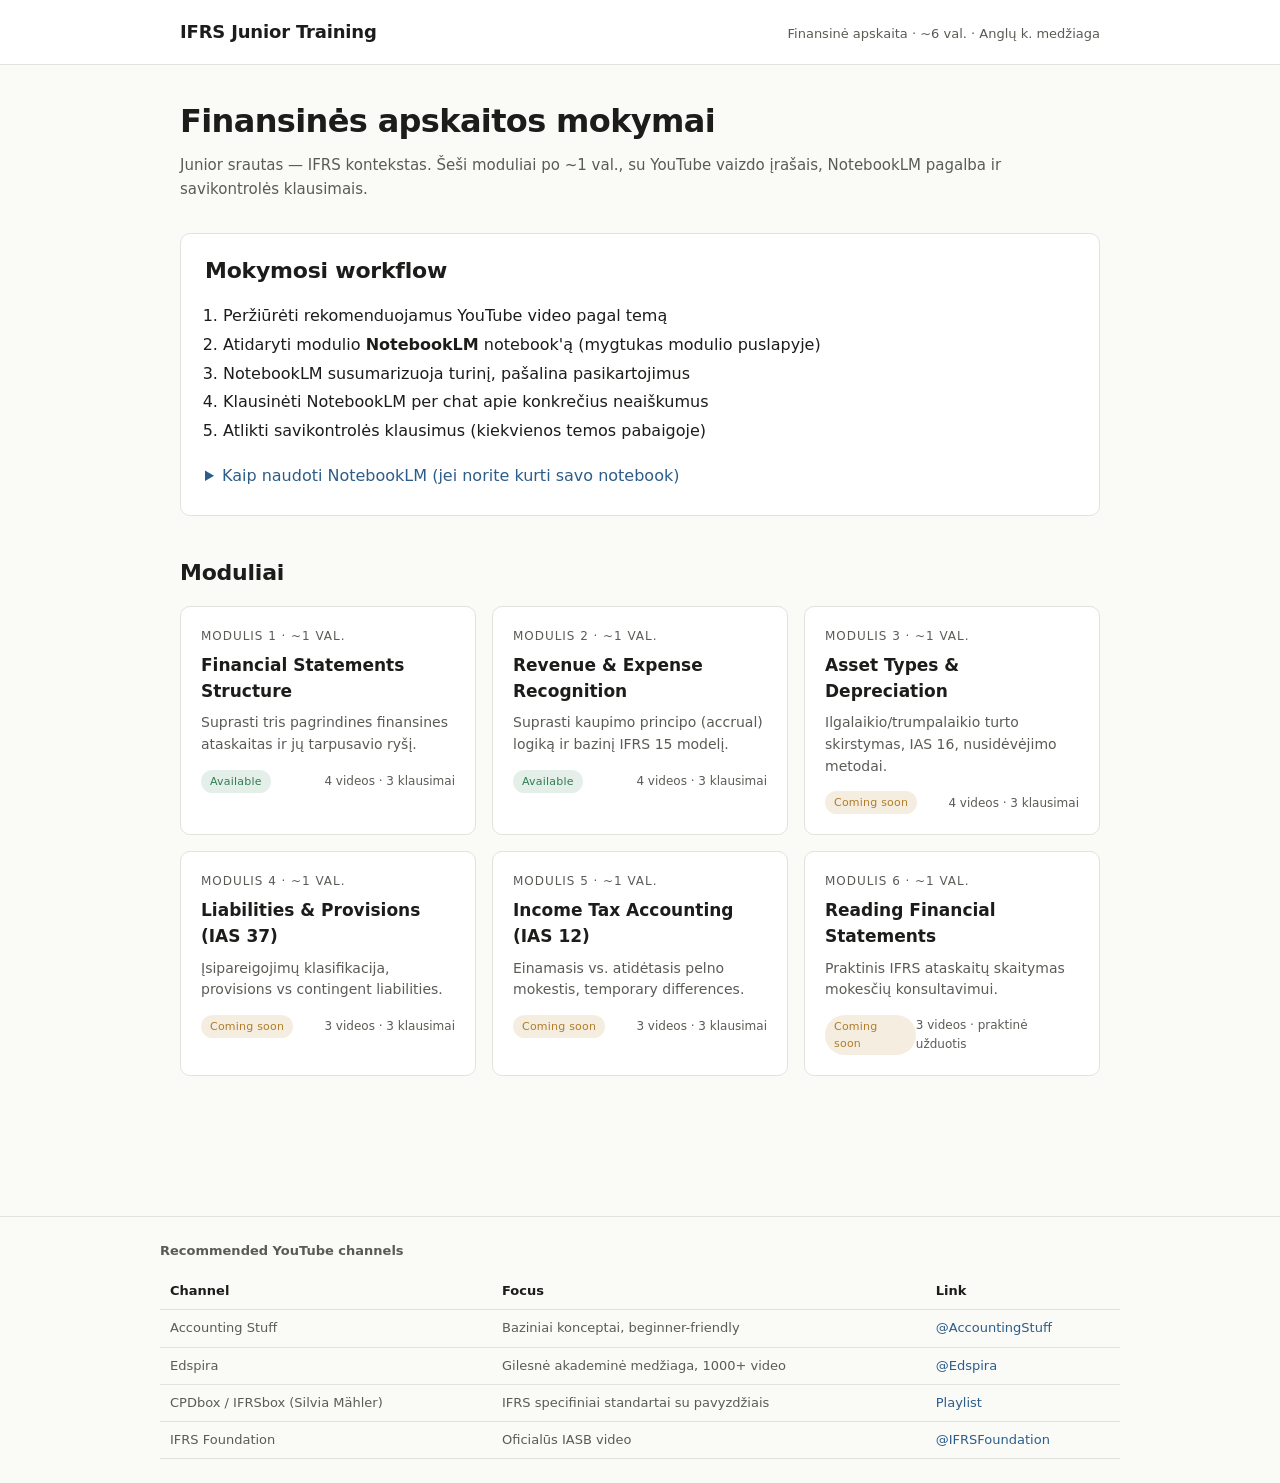
==== index.html @ 57e6f3e8 "Initial commit: IFRS junior training learning environment Static HTML site built from junior_account" ====
<!doctype html>
<html lang="lt">
<head>
  <meta charset="utf-8" />
  <meta name="viewport" content="width=device-width, initial-scale=1" />
  <title>IFRS Junior Training</title>
  <link rel="stylesheet" href="assets/styles.css" />
</head>
<body>
  <header class="site">
    <div class="inner">
      <h1>IFRS Junior Training</h1>
      <span class="meta">Finansinė apskaita · ~6 val. · Anglų k. medžiaga</span>
    </div>
  </header>

  <main class="container">
    <h1 class="page-title">Finansinės apskaitos mokymai</h1>
    <p class="page-lead">
      Junior srautas — IFRS kontekstas. Šeši moduliai po ~1 val., su YouTube vaizdo įrašais,
      NotebookLM pagalba ir savikontrolės klausimais.
    </p>

    <section class="workflow">
      <h2 style="margin-top:0">Mokymosi workflow</h2>
      <ol>
        <li>Peržiūrėti rekomenduojamus YouTube video pagal temą</li>
        <li>Atidaryti modulio <strong>NotebookLM</strong> notebook'ą (mygtukas modulio puslapyje)</li>
        <li>NotebookLM susumarizuoja turinį, pašalina pasikartojimus</li>
        <li>Klausinėti NotebookLM per chat apie konkrečius neaiškumus</li>
        <li>Atlikti savikontrolės klausimus (kiekvienos temos pabaigoje)</li>
      </ol>

      <details>
        <summary>Kaip naudoti NotebookLM (jei norite kurti savo notebook)</summary>
        <ul>
          <li>Eiti į <a href="https://notebooklm.google.com" target="_blank" rel="noopener">notebooklm.google.com</a></li>
          <li>Sukurti naują notebook kiekvienai temai</li>
          <li>Paspausti „Add source" → pasirinkti „YouTube" → įklijuoti nuorodą</li>
          <li>Sudėjus visus temos video, NotebookLM automatiškai susumarizuoja</li>
          <li>Naudoti chat funkciją klausimams, pvz. <em>„What are the key differences between current and non-current assets?"</em></li>
          <li>Galima sugeneruoti „Audio Overview" — podcast formato santrauką klausymui</li>
        </ul>
      </details>
    </section>

    <h2>Moduliai</h2>
    <div class="module-grid">

      <a class="module-card" href="modules/module-1.html" data-module-card="m1">
        <div class="num">Modulis 1 · ~1 val.</div>
        <div class="title">Financial Statements Structure</div>
        <p class="goal">Suprasti tris pagrindines finansines ataskaitas ir jų tarpusavio ryšį.</p>
        <div class="row">
          <span class="badge available">Available</span>
          <span>4 videos · 3 klausimai</span>
        </div>
      </a>

      <a class="module-card" href="modules/module-2.html" data-module-card="m2">
        <div class="num">Modulis 2 · ~1 val.</div>
        <div class="title">Revenue & Expense Recognition</div>
        <p class="goal">Suprasti kaupimo principo (accrual) logiką ir bazinį IFRS 15 modelį.</p>
        <div class="row">
          <span class="badge available">Available</span>
          <span>4 videos · 3 klausimai</span>
        </div>
      </a>

      <a class="module-card" href="modules/module-3.html" data-module-card="m3">
        <div class="num">Modulis 3 · ~1 val.</div>
        <div class="title">Asset Types & Depreciation</div>
        <p class="goal">Ilgalaikio/trumpalaikio turto skirstymas, IAS 16, nusidėvėjimo metodai.</p>
        <div class="row">
          <span class="badge soon">Coming soon</span>
          <span>4 videos · 3 klausimai</span>
        </div>
      </a>

      <a class="module-card" href="modules/module-4.html" data-module-card="m4">
        <div class="num">Modulis 4 · ~1 val.</div>
        <div class="title">Liabilities & Provisions (IAS 37)</div>
        <p class="goal">Įsipareigojimų klasifikacija, provisions vs contingent liabilities.</p>
        <div class="row">
          <span class="badge soon">Coming soon</span>
          <span>3 videos · 3 klausimai</span>
        </div>
      </a>

      <a class="module-card" href="modules/module-5.html" data-module-card="m5">
        <div class="num">Modulis 5 · ~1 val.</div>
        <div class="title">Income Tax Accounting (IAS 12)</div>
        <p class="goal">Einamasis vs. atidėtasis pelno mokestis, temporary differences.</p>
        <div class="row">
          <span class="badge soon">Coming soon</span>
          <span>3 videos · 3 klausimai</span>
        </div>
      </a>

      <a class="module-card" href="modules/module-6.html" data-module-card="m6">
        <div class="num">Modulis 6 · ~1 val.</div>
        <div class="title">Reading Financial Statements</div>
        <p class="goal">Praktinis IFRS ataskaitų skaitymas mokesčių konsultavimui.</p>
        <div class="row">
          <span class="badge soon">Coming soon</span>
          <span>3 videos · praktinė užduotis</span>
        </div>
      </a>

    </div>
  </main>

  <footer class="site">
    <div class="inner">
      <strong>Recommended YouTube channels</strong>
      <table>
        <thead>
          <tr><th>Channel</th><th>Focus</th><th>Link</th></tr>
        </thead>
        <tbody>
          <tr><td>Accounting Stuff</td><td>Baziniai konceptai, beginner-friendly</td><td><a href="https://youtube.com/@AccountingStuff" target="_blank" rel="noopener">@AccountingStuff</a></td></tr>
          <tr><td>Edspira</td><td>Gilesnė akademinė medžiaga, 1000+ video</td><td><a href="https://youtube.com/@Edspira" target="_blank" rel="noopener">@Edspira</a></td></tr>
          <tr><td>CPDbox / IFRSbox (Silvia Mähler)</td><td>IFRS specifiniai standartai su pavyzdžiais</td><td><a href="https://www.youtube.com/playlist?list=PLf-MINbacZi1UKk9rm6ODm5qwV97WR4ic" target="_blank" rel="noopener">Playlist</a></td></tr>
          <tr><td>IFRS Foundation</td><td>Oficialūs IASB video</td><td><a href="https://youtube.com/user/IFRSFoundation" target="_blank" rel="noopener">@IFRSFoundation</a></td></tr>
        </tbody>
      </table>
    </div>
  </footer>

  <script src="assets/app.js"></script>
</body>
</html>
---- assets/styles.css ----
:root {
  --bg: #fafaf7;
  --surface: #ffffff;
  --surface-2: #f3f3ee;
  --border: #e3e2dc;
  --text: #1c1c1a;
  --text-muted: #5b5b56;
  --accent: #2c5d8a;
  --accent-hover: #1f456a;
  --success: #2f7d4f;
  --warning: #b07d27;
  --radius: 10px;
  --shadow: 0 1px 2px rgba(0,0,0,.04), 0 4px 12px rgba(0,0,0,.04);
  --max: 960px;
}

@media (prefers-color-scheme: dark) {
  :root {
    --bg: #131312;
    --surface: #1c1c1b;
    --surface-2: #232322;
    --border: #34332f;
    --text: #ececea;
    --text-muted: #9b9a93;
    --accent: #6fa8d6;
    --accent-hover: #94c1e6;
    --success: #5db380;
    --warning: #d6a85a;
    --shadow: 0 1px 2px rgba(0,0,0,.3), 0 6px 18px rgba(0,0,0,.25);
  }
}

* { box-sizing: border-box; }
html, body { margin: 0; padding: 0; }
body {
  font-family: -apple-system, BlinkMacSystemFont, "Segoe UI", "Inter", system-ui, sans-serif;
  background: var(--bg);
  color: var(--text);
  line-height: 1.55;
  -webkit-font-smoothing: antialiased;
}

.container {
  max-width: var(--max);
  margin: 0 auto;
  padding: 32px 20px 80px;
}

a { color: var(--accent); text-decoration: none; }
a:hover { color: var(--accent-hover); text-decoration: underline; }

header.site {
  border-bottom: 1px solid var(--border);
  background: var(--surface);
}
header.site .inner {
  max-width: var(--max);
  margin: 0 auto;
  padding: 18px 20px;
  display: flex;
  align-items: baseline;
  justify-content: space-between;
  gap: 16px;
  flex-wrap: wrap;
}
header.site h1 {
  margin: 0;
  font-size: 18px;
  font-weight: 600;
  letter-spacing: -0.01em;
}
header.site .meta {
  color: var(--text-muted);
  font-size: 13px;
}

h1.page-title {
  font-size: 32px;
  margin: 0 0 8px;
  letter-spacing: -0.02em;
}
.page-lead {
  color: var(--text-muted);
  font-size: 15px;
  margin: 0 0 32px;
}

h2 { font-size: 22px; margin: 40px 0 16px; letter-spacing: -0.01em; }
h3 { font-size: 16px; margin: 24px 0 8px; }

.breadcrumb {
  display: inline-flex;
  align-items: center;
  gap: 6px;
  font-size: 13px;
  color: var(--text-muted);
  margin-bottom: 12px;
}
.breadcrumb a { color: var(--text-muted); }
.breadcrumb a:hover { color: var(--accent); }

/* Workflow box on landing */
.workflow {
  background: var(--surface);
  border: 1px solid var(--border);
  border-radius: var(--radius);
  padding: 20px 24px;
  margin: 24px 0 40px;
}
.workflow ol { margin: 8px 0 0 18px; padding: 0; }
.workflow li { margin: 4px 0; }
.workflow details { margin-top: 14px; }
.workflow summary {
  cursor: pointer;
  font-weight: 500;
  color: var(--accent);
  padding: 6px 0;
}

/* Module grid (landing) */
.module-grid {
  display: grid;
  grid-template-columns: repeat(auto-fill, minmax(260px, 1fr));
  gap: 16px;
}
.module-card {
  display: block;
  background: var(--surface);
  border: 1px solid var(--border);
  border-radius: var(--radius);
  padding: 20px;
  color: var(--text);
  text-decoration: none;
  transition: transform .15s ease, box-shadow .15s ease, border-color .15s ease;
  position: relative;
}
.module-card:hover {
  transform: translateY(-2px);
  box-shadow: var(--shadow);
  border-color: var(--accent);
  text-decoration: none;
}
.module-card.disabled {
  opacity: 0.65;
  cursor: not-allowed;
}
.module-card.disabled:hover {
  transform: none;
  border-color: var(--border);
  box-shadow: none;
}
.module-card .num {
  font-size: 12px;
  color: var(--text-muted);
  letter-spacing: 0.08em;
  text-transform: uppercase;
}
.module-card .title {
  font-size: 17px;
  font-weight: 600;
  margin: 6px 0 8px;
}
.module-card .goal {
  font-size: 14px;
  color: var(--text-muted);
  margin: 0 0 14px;
}
.module-card .row {
  display: flex;
  align-items: center;
  justify-content: space-between;
  font-size: 12px;
  color: var(--text-muted);
}

.badge {
  display: inline-block;
  padding: 3px 9px;
  border-radius: 999px;
  font-size: 11px;
  font-weight: 500;
  letter-spacing: 0.02em;
}
.badge.available { background: rgba(47,125,79,.12); color: var(--success); }
.badge.soon { background: rgba(176,125,39,.14); color: var(--warning); }
.badge.complete { background: var(--accent); color: white; }

/* Buttons */
.btn {
  display: inline-flex;
  align-items: center;
  gap: 8px;
  padding: 10px 16px;
  border-radius: 8px;
  font-size: 14px;
  font-weight: 500;
  border: 1px solid var(--border);
  background: var(--surface);
  color: var(--text);
  cursor: pointer;
  text-decoration: none;
  transition: all .15s ease;
}
.btn:hover { border-color: var(--accent); color: var(--accent); text-decoration: none; }
.btn.primary {
  background: var(--accent);
  color: white;
  border-color: var(--accent);
}
.btn.primary:hover { background: var(--accent-hover); border-color: var(--accent-hover); color: white; }
.btn.disabled, .btn[disabled] { opacity: 0.5; cursor: not-allowed; pointer-events: none; }
.btn:focus-visible { outline: 2px solid var(--accent); outline-offset: 2px; }

.actions {
  display: flex;
  gap: 10px;
  flex-wrap: wrap;
  margin: 18px 0 24px;
}

/* Video grid */
.video-grid {
  display: grid;
  grid-template-columns: 1fr;
  gap: 18px;
  margin: 16px 0 32px;
}
@media (min-width: 720px) {
  .video-grid { grid-template-columns: repeat(2, 1fr); }
}
.video-card {
  background: var(--surface);
  border: 1px solid var(--border);
  border-radius: var(--radius);
  overflow: hidden;
  display: flex;
  flex-direction: column;
}
.video-card .frame {
  position: relative;
  aspect-ratio: 16/9;
  background: #000;
}
.video-card .frame iframe {
  position: absolute;
  inset: 0;
  width: 100%;
  height: 100%;
  border: 0;
}
.video-card .meta {
  padding: 12px 14px;
  font-size: 13px;
}
.video-card .meta .title {
  font-weight: 500;
  color: var(--text);
  margin: 0 0 4px;
  line-height: 1.4;
}
.video-card .meta .sub {
  color: var(--text-muted);
  font-size: 12px;
}

/* Concepts list */
.concepts {
  background: var(--surface);
  border: 1px solid var(--border);
  border-radius: var(--radius);
  padding: 18px 22px;
  margin: 8px 0 24px;
}
.concepts ul, .concepts ol { margin: 6px 0; padding-left: 20px; }
.concepts li { margin: 6px 0; }
.concepts strong { color: var(--text); }

/* Self-check */
.qa { display: flex; flex-direction: column; gap: 10px; margin: 8px 0 24px; }
.qa details {
  background: var(--surface);
  border: 1px solid var(--border);
  border-radius: var(--radius);
  padding: 14px 18px;
  transition: border-color .15s ease;
}
.qa details[open] { border-color: var(--accent); }
.qa summary {
  cursor: pointer;
  font-weight: 500;
  list-style: none;
  display: flex;
  align-items: flex-start;
  gap: 10px;
}
.qa summary::-webkit-details-marker { display: none; }
.qa summary::before {
  content: "▸";
  color: var(--accent);
  transition: transform .15s ease;
  flex-shrink: 0;
}
.qa details[open] summary::before { transform: rotate(90deg); }
.qa .answer {
  margin-top: 12px;
  padding-top: 12px;
  border-top: 1px dashed var(--border);
  color: var(--text-muted);
  font-size: 14.5px;
}
.qa .answer.tbd { font-style: italic; }

/* Resource cards */
.resources {
  display: grid;
  grid-template-columns: 1fr;
  gap: 10px;
  margin: 8px 0 24px;
}
@media (min-width: 720px) {
  .resources { grid-template-columns: repeat(2, 1fr); }
}
.resources a {
  display: block;
  padding: 12px 16px;
  border: 1px solid var(--border);
  border-radius: 8px;
  background: var(--surface);
  font-size: 14px;
}
.resources a:hover { border-color: var(--accent); text-decoration: none; }

/* Footer */
footer.site {
  border-top: 1px solid var(--border);
  margin-top: 60px;
  padding: 24px 20px;
  font-size: 13px;
  color: var(--text-muted);
}
footer.site .inner {
  max-width: var(--max);
  margin: 0 auto;
}
footer.site table {
  width: 100%;
  border-collapse: collapse;
  margin-top: 12px;
}
footer.site th, footer.site td {
  text-align: left;
  padding: 8px 10px;
  border-bottom: 1px solid var(--border);
  font-weight: 400;
}
footer.site th { font-weight: 600; color: var(--text); }

.toast {
  position: fixed;
  bottom: 24px;
  left: 50%;
  transform: translateX(-50%) translateY(20px);
  background: var(--text);
  color: var(--bg);
  padding: 10px 18px;
  border-radius: 8px;
  font-size: 13px;
  opacity: 0;
  pointer-events: none;
  transition: opacity .2s ease, transform .2s ease;
  z-index: 100;
}
.toast.show {
  opacity: 1;
  transform: translateX(-50%) translateY(0);
}
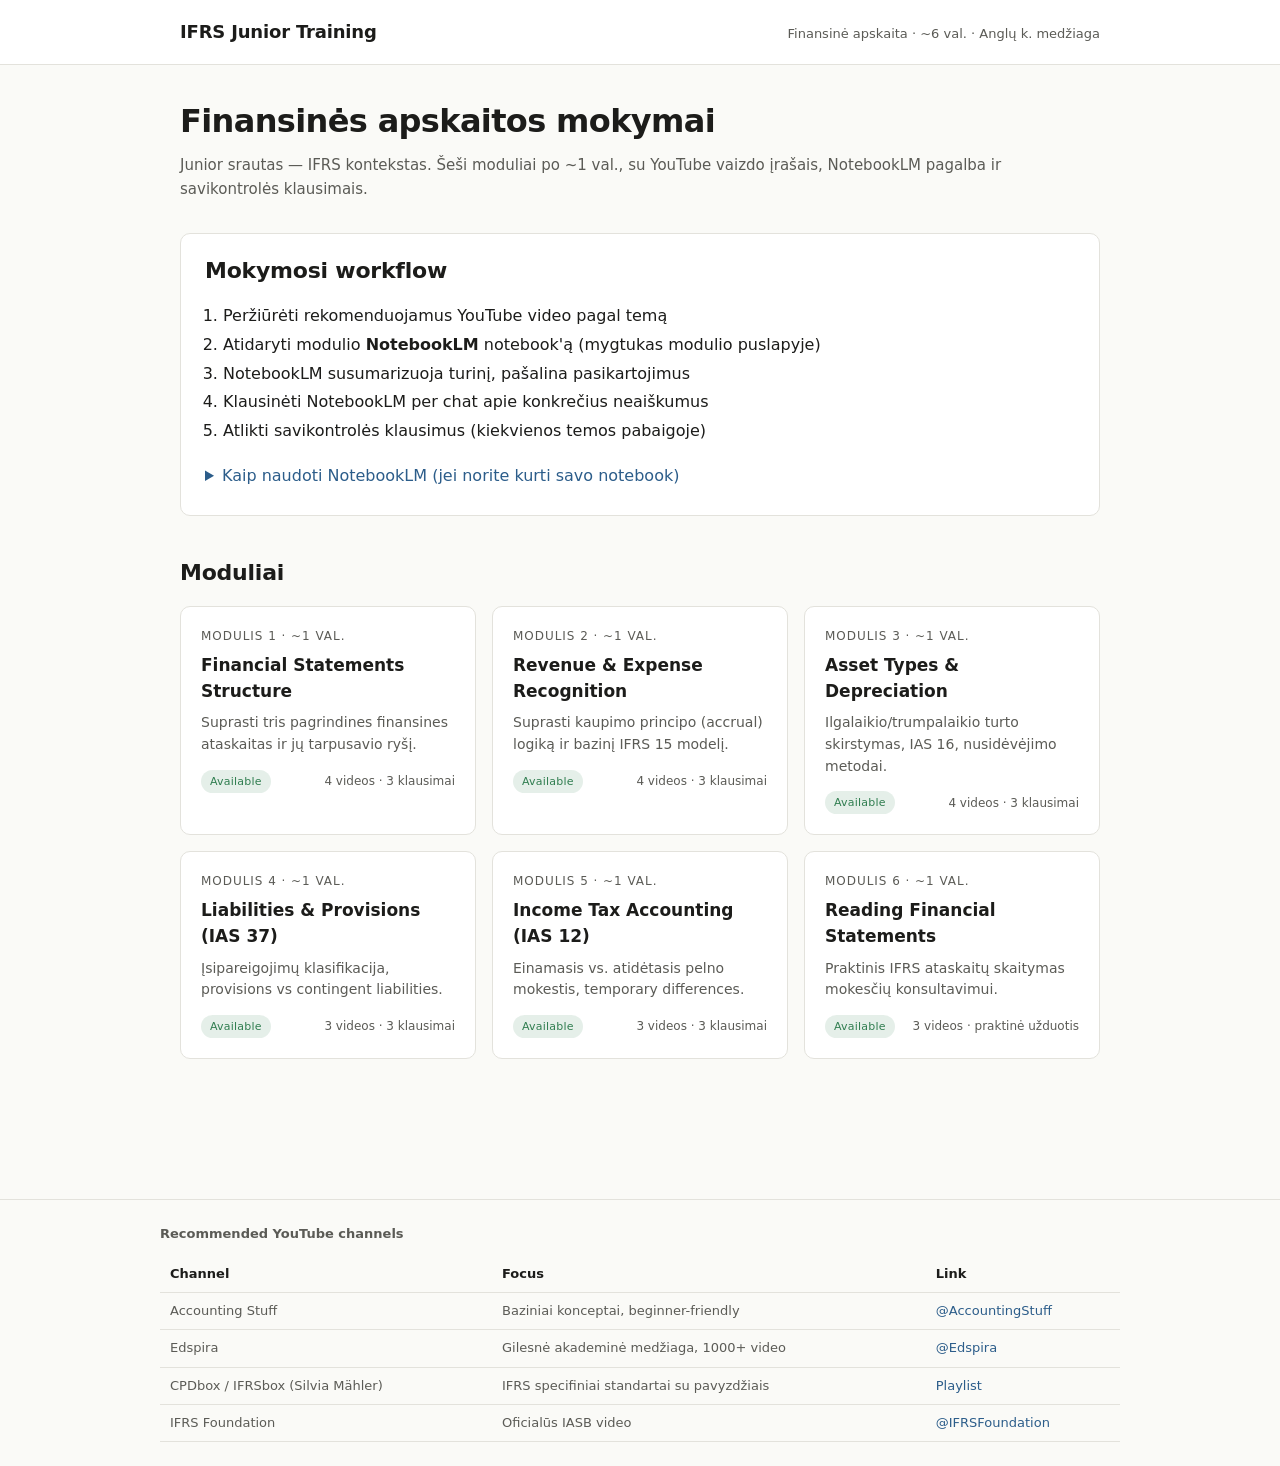
==== commit 70e25195: "Replace dead videos and fully build modules 3-6 - Verified all 19 embedded YouTube videos via oEmbed" ====
--- a/index.html
+++ b/index.html
@@ -72,7 +72,7 @@
         <div class="title">Asset Types & Depreciation</div>
         <p class="goal">Ilgalaikio/trumpalaikio turto skirstymas, IAS 16, nusidėvėjimo metodai.</p>
         <div class="row">
-          <span class="badge soon">Coming soon</span>
+          <span class="badge available">Available</span>
           <span>4 videos · 3 klausimai</span>
         </div>
       </a>
@@ -82,7 +82,7 @@
         <div class="title">Liabilities & Provisions (IAS 37)</div>
         <p class="goal">Įsipareigojimų klasifikacija, provisions vs contingent liabilities.</p>
         <div class="row">
-          <span class="badge soon">Coming soon</span>
+          <span class="badge available">Available</span>
           <span>3 videos · 3 klausimai</span>
         </div>
       </a>
@@ -92,7 +92,7 @@
         <div class="title">Income Tax Accounting (IAS 12)</div>
         <p class="goal">Einamasis vs. atidėtasis pelno mokestis, temporary differences.</p>
         <div class="row">
-          <span class="badge soon">Coming soon</span>
+          <span class="badge available">Available</span>
           <span>3 videos · 3 klausimai</span>
         </div>
       </a>
@@ -102,7 +102,7 @@
         <div class="title">Reading Financial Statements</div>
         <p class="goal">Praktinis IFRS ataskaitų skaitymas mokesčių konsultavimui.</p>
         <div class="row">
-          <span class="badge soon">Coming soon</span>
+          <span class="badge available">Available</span>
           <span>3 videos · praktinė užduotis</span>
         </div>
       </a>
